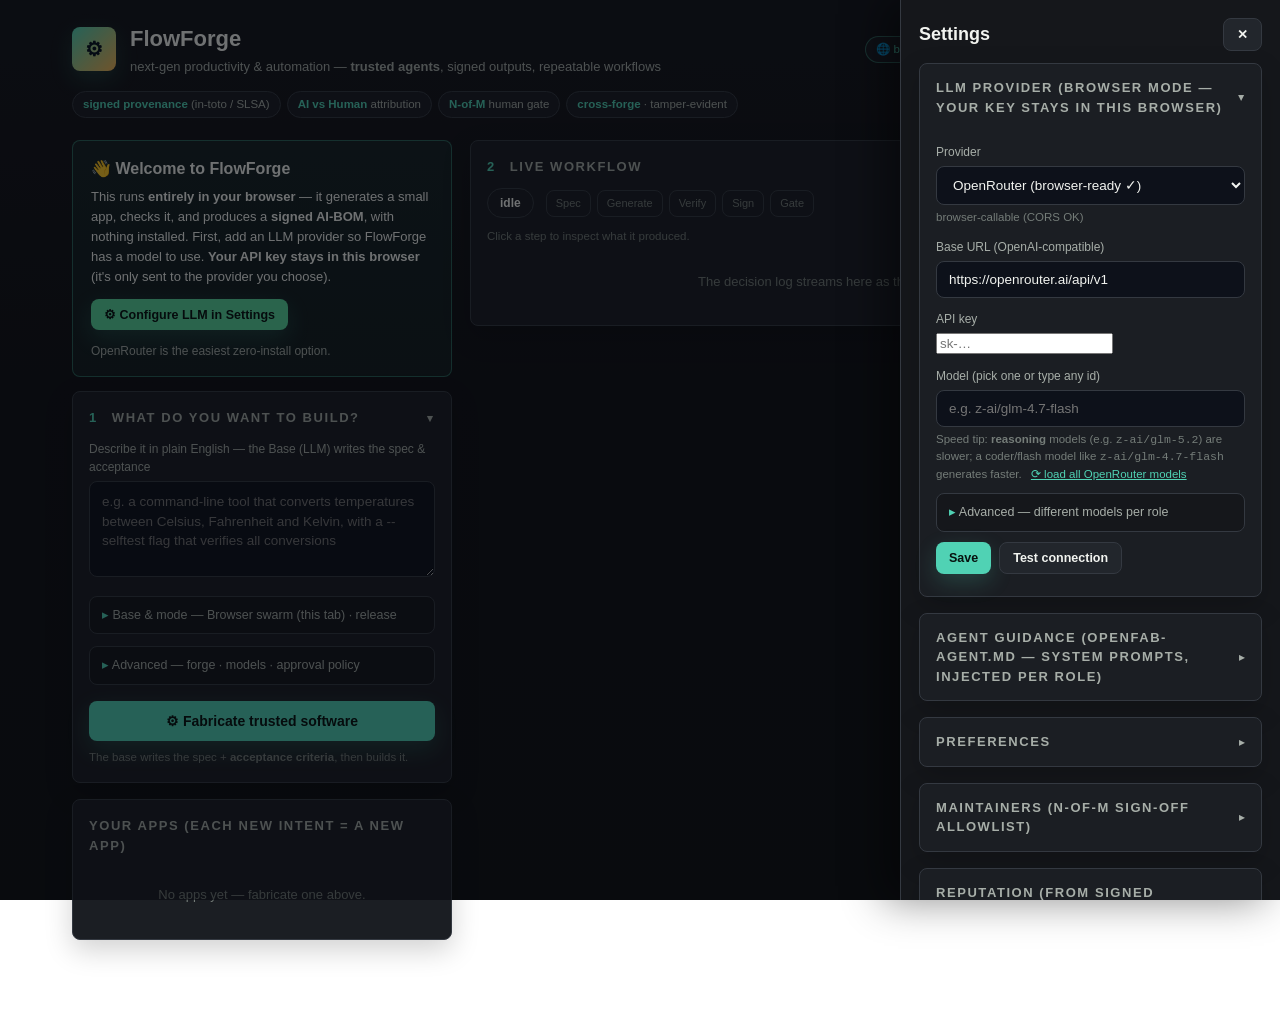
==== web/index.html @ 50edaada "feat: prepare FlowForge for hackathon submission" ====
<!doctype html>
<html lang="en">
<head>
<meta charset="utf-8" />
<meta name="viewport" content="width=device-width, initial-scale=1" />
<title>FlowForge — trusted automation fab</title>
<link rel="stylesheet" href="style.css" />
</head>
<body>
<div class="wrap">
  <header class="top">
    <div class="logo">⚙</div>
    <div class="brand">
      <h1>FlowForge</h1>
      <p>next-gen productivity &amp; automation — <b>trusted agents</b>, signed outputs, repeatable workflows</p>
    </div>
    <span class="modebadge" id="modebadge" title="How this FlowForge session is running"></span>
    <a class="btn ghost sm" href="openfab-agent.md" target="_blank" rel="noopener" title="Review the agent guidance" style="white-space:nowrap">Agent guide ↗</a>
    <button class="btn ghost sm" id="settingsbtn" type="button" title="LLM provider · maintainers · reputation">⚙ Settings</button>
  </header>
  <div class="chips" id="propchips">
    <span class="chip"><b>signed provenance</b> (in-toto / SLSA)</span>
    <span class="chip"><b>AI vs Human</b> attribution</span>
    <span class="chip"><b>N-of-M</b> human gate</span>
    <span class="chip"><b>cross-forge</b> · tamper-evident</span>
  </div>

  <div class="grid">
    <!-- LEFT: input -->
    <div>
      <div class="firstrun hidden" id="firstrun">
        <div class="fr-title">👋 Welcome to FlowForge</div>
        <div class="fr-body">This runs <b>entirely in your browser</b> — it generates a small app, checks it, and produces a <b>signed AI-BOM</b>, with nothing installed. First, add an LLM provider so FlowForge has a model to use. <b>Your API key stays in this browser</b> (it's only sent to the provider you choose).</div>
        <div class="fr-actions">
          <button class="btn ok sm" id="fr-open" type="button" style="width:auto">⚙ Configure LLM in Settings</button>
          <span class="fr-hint">OpenRouter is the easiest zero-install option.</span>
        </div>
      </div>
      <div class="card collapsible" id="buildcard">
        <h2><span class="n">1</span> What do you want to build?</h2>
        <label class="fld">Describe it in plain English — the Base (LLM) writes the spec &amp; acceptance</label>
        <textarea id="intent" placeholder="e.g. a command-line tool that converts temperatures between Celsius, Fahrenheit and Kelvin, with a --selftest flag that verifies all conversions"></textarea>

        <details class="adv" id="basemode" style="margin-top:12px">
          <summary>Base &amp; mode <span class="muted" id="basemodesum"></span></summary>
          <div class="advbody">
            <div class="selectrow">
              <div>
                <label class="fld">Agent base <span class="muted">(the swarm)</span> <span id="basebadge"></span></label>
                <select id="base"></select>
                <div class="hint" id="basehint"></div>
              </div>
              <div>
                <label class="fld">Mode</label>
                <select id="mode">
                  <option value="release" selected>Release — sign + gate + provenance</option>
                  <option value="draft">Draft — fast, un-attested</option>
                </select>
                <div class="hint" id="modehint"></div>
              </div>
            </div>
          </div>
        </details>

        <details class="adv" style="margin-top:12px">
          <summary>Advanced — forge · models · approval policy</summary>
          <div class="advbody">
            <div class="selectrow">
              <div>
                <label class="fld">Forge <span id="forgebadge"></span></label>
                <select id="forge"></select>
                <div class="hint" id="forgehint"></div>
              </div>
              <div>
                <label class="fld">Approval policy</label>
                <select id="gate">
                  <option value="solo">Solo — you approve your own release</option>
                  <option value="team">Team — 2 distinct maintainers (2-of-2)</option>
                  <option value="crowd">Crowd / untrusted agents — 2 maintainers gate</option>
                  <option value="none">None — provenance only, no human gate</option>
                </select>
                <div class="hint" id="gatehint"></div>
              </div>
            </div>
            <div class="selectrow" style="margin-top:12px">
              <div>
                <label class="fld">Spec-author model <span class="muted">(FlowForge)</span></label>
                <select id="authormodel"><option value="">default</option></select>
              </div>
              <div>
                <label class="fld">Base code-gen model <span class="muted">(the base)</span></label>
                <select id="basemodel"><option value="">default</option></select>
              </div>
            </div>
            <div class="hint" id="modelhint" style="margin-top:6px"></div>
          </div>
        </details>

        <button class="btn" id="run" style="margin-top:16px">⚙ Fabricate trusted software</button>
        <div class="hint" id="runhint" style="margin-top:8px" title="The base (LLM) authors the spec and its acceptance criteria from your intent, then builds it. Review the criteria in the Spec step of the live workflow.">The base writes the spec + <b>acceptance criteria</b>, then builds it.</div>
        <div class="baseprompt hidden" id="baseprompt"></div>
      </div>

      <div class="card">
        <h2>Your apps <span class="muted">(each new intent = a new app)</span></h2>
        <div id="apps"><div class="empty">No apps yet — fabricate one above.</div></div>
      </div>
    </div>

    <!-- RIGHT: workflow + product -->
    <div>
      <div class="card collapsible" id="flowcard">
        <h2><span class="n">2</span> Live workflow</h2>
        <div class="statusbar">
          <span class="pill" id="statuspill">idle</span>
          <div class="stepper" id="stepper">
            <span class="step" data-step="spec">Spec</span>
            <span class="step" data-step="generate">Generate</span>
            <span class="step" data-step="verify">Verify</span>
            <span class="step" data-step="sign">Sign</span>
            <span class="step" data-step="gate">Gate</span>
          </div>
        </div>
        <div class="hint" style="margin:-4px 0 8px" title="Inspect the spec, the generated files, the acceptance checks, the signatures, and the gate decision.">Click a step to inspect what it produced.</div>
        <div id="phasedetail" class="phasedetail hidden"></div>
        <div class="timeline" id="timeline"><div class="empty">The decision log streams here as the fab works.</div></div>
      </div>

      <div class="card collapsible hidden" id="productcard">
        <h2><span class="n">3</span> Try the product &amp; inspect its provenance</h2>

        <div class="panel-h">▶ Run the software</div>
        <div class="hint" style="margin:4px 0 10px" title="Web app → opens in your browser. CLI → runs in the policy-gated sandbox and shows its output.">Try it before you approve.</div>
        <button class="btn ok" id="runapp" type="button" style="width:auto">▶ Run the app</button>
        <div id="runappmsg" class="hint" style="margin-top:8px"></div>
        <div id="appframe" style="margin-top:10px"></div>
        <div id="trypresets" class="chips" style="margin:10px 0 0"></div>
        <details style="margin-top:8px">
          <summary class="muted" style="cursor:pointer">run a custom command</summary>
          <div style="display:flex; gap:8px; margin-top:8px">
            <input type="text" id="trycmd" placeholder="e.g. python3 app/convert.py 100 c2f" style="font-family:var(--mono); font-size:12px" />
            <button class="btn ghost sm" id="tryrun" type="button">▶ run</button>
          </div>
        </details>
        <pre class="code" id="tryout" style="display:none; margin-top:10px"></pre>

        <div class="publishrow hidden" id="publishrow">
          <div class="panel-h">📦 Publish <span class="muted">— the pushed repo is the durable, versioned record</span></div>
          <div style="display:flex; gap:8px; flex-wrap:wrap; margin-top:8px">
            <button class="btn ok sm" id="dlbundle" type="button" style="width:auto">⬇ Download bundle (code + attestation + SBOM)</button>
            <button class="btn sm" id="ghpushbtn" type="button" style="width:auto">⬆ Push to GitHub…</button>
            <button class="btn ghost sm" type="button" style="width:auto" disabled title="Planned — needs a CORS-enabled instance">Gitea/Forgejo (planned)</button>
          </div>
          <div id="ghpushform" class="hidden" style="margin-top:10px; display:flex; gap:8px; flex-wrap:wrap">
            <input type="text" id="ghowner" placeholder="owner" style="width:130px" />
            <input type="text" id="ghrepo" placeholder="repo" style="width:150px" />
            <input type="text" id="ghbranch" placeholder="branch (flowforge)" style="width:140px" />
            <input type="password" id="ghtoken" placeholder="fine-grained PAT (never leaves this browser except to api.github.com)" style="flex:1; min-width:220px" autocomplete="off" />
            <button class="btn ok sm" id="ghpushgo" type="button" style="width:auto">Push</button>
          </div>
          <div class="hint" id="publishmsg" style="margin-top:6px"></div>
        </div>
        <hr style="border:none; border-top:1px solid var(--line); margin:16px 0" />
        <div class="repro" id="reprorow">
          <button class="btn ghost sm" id="reprobtn" type="button">⟳ Reproduce &amp; verify (sovereign proof)</button>
          <button class="btn ghost sm" id="openartifacts" type="button">📁 Open all artifacts</button>
          <span class="crit muted">re-run acceptance in the sandbox + re-verify signatures + hash the source — trust nothing, verify everything.</span>
        </div>
        <div class="panel-h" style="margin-top:4px">📦 Signed artifact bundle</div>
        <div class="explorer">
          <div class="arttree" id="arttree"></div>
          <div class="artdetail" id="artdetail"></div>
        </div>

        <hr style="border:none; border-top:1px solid var(--line); margin:16px 0" />
        <div class="panel-h">↻ Refine this app <span class="muted">— re-authors the spec &amp; rebuilds (v→v+1)</span></div>
        <input type="text" id="fbnote" placeholder='e.g. "also support Kelvin" or "print results to 2 decimals"' style="margin-top:8px" title="Your feedback folds into the intent; the LLM re-authors the acceptance criteria so the change is captured and tested, then rebuilds." />
        <button class="btn sm" id="refine" type="button" style="margin-top:10px; width:auto">↻ refine &amp; re-fabricate</button>
      </div>

      <div class="card hidden" id="draftcard">
        <h2><span class="n">⚡</span> Draft <span class="muted">— fast iteration, un-attested</span></h2>
        <div id="draftmsg" class="hint"></div>
        <div style="display:flex; gap:8px; flex-wrap:wrap; margin-top:12px">
          <button class="btn ok sm" id="draftrun" type="button" style="width:auto">▶ Run the app</button>
          <button class="btn ghost sm" id="dopenartifacts" type="button" style="width:auto">📁 Open all artifacts</button>
          <button class="btn sm" id="promote" type="button" style="width:auto">✅ Promote to signed release →</button>
        </div>
        <div id="draftframe" style="margin-top:10px"></div>
        <div class="hint" style="margin-top:10px" title="A draft is generated and acceptance-tested for fast feedback but carries no signature, no gate, and no provenance — iterate freely, nothing heavy fires. Promote runs the full trust ceremony once on the accepted result and produces the signed, gated release.">Drafts are <b>un-attested</b> — iterate freely; <b>Promote</b> runs the full trust ceremony once.</div>
        <hr style="border:none; border-top:1px solid var(--line); margin:16px 0" />
        <div class="panel-h">↻ Refine this draft <span class="muted">— describe a change; re-authors the spec &amp; re-drafts</span></div>
        <input type="text" id="dfbnote" placeholder='e.g. "also handle negative numbers"' style="margin-top:8px" />
        <button class="btn sm" id="drefine" type="button" style="margin-top:10px; width:auto">↻ refine draft</button>
      </div>

      <div class="card hidden" id="approvecard">
        <h2><span class="n">4</span> Approve the release</h2>
        <div class="muted" id="approveintro"></div>
        <div class="gaterow" style="margin-top:10px">
          <span class="nofm" id="nofm"></span>
        </div>
        <div id="signbtns" style="display:flex; gap:8px; flex-wrap:wrap; margin:8px 0"></div>
        <div id="rejectrow" style="display:flex; gap:8px; margin-top:4px">
          <button class="btn ghost sm" id="reqchanges" type="button">✎ Request changes (refine)</button>
          <button class="btn ghost sm" id="rejectbtn" type="button">⃠ Reject</button>
        </div>
        <details style="margin-top:12px">
          <summary class="muted" style="cursor:pointer">technical conformance — checked automatically (you don’t verify these)</summary>
          <div class="checklist" id="gatechecks" style="margin-top:8px"></div>
        </details>
      </div>
    </div>
  </div>
</div>

<!-- Settings drawer: config that isn't part of the build flow -->
<div class="drawer-scrim hidden" id="drawerscrim"></div>
<aside class="drawer hidden" id="settingsdrawer" aria-label="Settings">
  <div class="drawer-head">
    <h2>Settings</h2>
    <button class="btn ghost sm" id="drawerclose" type="button">✕</button>
  </div>
  <details class="card scard" id="llmcard" open>
    <summary><h2>LLM provider <span class="muted">(browser mode — your key stays in this browser)</span></h2></summary>
    <div class="scard-body">
    <label class="fld">Provider</label>
    <select id="llmprovider"></select>
    <div class="hint" id="llmproviderhint" style="margin-top:4px"></div>
    <label class="fld">Base URL <span class="muted">(OpenAI-compatible)</span></label>
    <input type="text" id="llmbaseurl" placeholder="https://openrouter.ai/api/v1" />
    <label class="fld">API key</label>
    <input type="password" id="llmkey" placeholder="sk-…" autocomplete="off" />
    <label class="fld">Model <span class="muted">(pick one or type any id)</span></label>
    <input type="text" id="llmmodel" list="modellist" placeholder="e.g. z-ai/glm-4.7-flash" autocomplete="off" />
    <datalist id="modellist"></datalist>
    <div class="hint" style="margin-top:4px">
      Speed tip: <b>reasoning</b> models (e.g. <code>z-ai/glm-5.2</code>) are slower; a coder/flash model like <code>z-ai/glm-4.7-flash</code> generates faster.
      <a href="#" id="llmloadall" class="hidden" style="margin-left:6px">⟳ load all OpenRouter models</a>
    </div>
    <details class="adv" style="margin-top:10px">
      <summary>Advanced — different models per role</summary>
      <div class="advbody">
        <div class="hint" style="margin-bottom:6px">Optional. Leave blank to use the model above for everything. FlowForge uses two LLM roles (the acceptance checks are deterministic, not an LLM).</div>
        <label class="fld">Spec-author model <span class="muted">(reasoning helps)</span></label>
        <input type="text" id="llmspecmodel" list="modellist" placeholder="same as above" autocomplete="off" />
        <label class="fld">Code-gen model <span class="muted">(coder/flash is faster)</span></label>
        <input type="text" id="llmcodermodel" list="modellist" placeholder="same as above" autocomplete="off" />
      </div>
    </details>
    <div style="display:flex; gap:8px; margin-top:10px">
      <button class="btn sm" id="llmsave" type="button" style="width:auto">Save</button>
      <button class="btn ghost sm" id="llmtest" type="button" style="width:auto">Test connection</button>
    </div>
    <div class="hint" id="llmstatus" style="margin-top:6px"></div>
    </div>
  </details>
  <details class="card scard" id="agentcard">
    <summary><h2>Agent guidance <span class="muted">(openfab-agent.md — system prompts, injected per role)</span></h2></summary>
    <div class="scard-body">
    <div class="hint" style="margin-bottom:8px">
      These slices are the <b>only</b> text sent to the model, and only the slice each call needs — so edits are cheap and take effect on your <b>next</b> run of that role. The shared slice is paid on every call; keep it short. Runtime guardrails (sandbox, signing, N-of-M sign-off) are enforced by the fab and never injected. <a href="openfab-agent.md" target="_blank" rel="noopener">read the full file →</a>
    </div>
    <label class="fld">Shared <span class="muted">(every call)</span> <a href="#" class="sliceimprove" data-slice="shared" style="margin-left:6px">✨ improve with LLM</a></label>
    <textarea id="sliceshared" rows="3" spellcheck="false"></textarea>
    <label class="fld" style="margin-top:8px">Spec-author <span class="muted">(spec call — WHAT/WHY, not HOW)</span> <a href="#" class="sliceimprove" data-slice="spec" style="margin-left:6px">✨ improve with LLM</a></label>
    <textarea id="slicespec" rows="6" spellcheck="false"></textarea>
    <label class="fld" style="margin-top:8px">Coder <span class="muted">(code-gen call — engineering bar)</span> <a href="#" class="sliceimprove" data-slice="coder" style="margin-left:6px">✨ improve with LLM</a></label>
    <textarea id="slicecoder" rows="9" spellcheck="false"></textarea>
    <div style="display:flex; gap:8px; margin-top:10px; flex-wrap:wrap">
      <button class="btn sm" id="slicesave" type="button" style="width:auto">Save</button>
      <button class="btn ghost sm" id="slicereset" type="button" style="width:auto">Reset to default</button>
      <button class="btn ghost sm" id="sliceexport" type="button" style="width:auto">Export</button>
      <button class="btn ghost sm" id="sliceimport" type="button" style="width:auto">Import</button>
      <input type="file" id="sliceimportfile" accept="application/json,.json" class="hidden" />
    </div>
    <div class="hint" id="slicestatus" style="margin-top:6px"></div>
    </div>
  </details>
  <details class="card scard">
    <summary><h2>Preferences</h2></summary>
    <div class="scard-body">
    <label class="fld">Default agent base <span class="muted">(pre-selected for new fabrications)</span></label>
    <select id="defaultbase"></select>
    <div class="hint" id="defaultbasehint" style="margin-top:6px">Saved in this browser.</div>
    <label class="fld" style="margin-top:12px">Auto-retry on failure <span class="muted">(browser mode)</span></label>
    <input type="number" id="prefretries" min="0" max="5" step="1" style="width:90px" />
    <div class="hint" style="margin-top:4px">If a run errors or acceptance doesn't pass, FlowForge re-attempts this many times before giving up. Default 2.</div>
    <label class="fld" style="margin-top:12px; display:flex; align-items:center; gap:8px; cursor:pointer">
      <input type="checkbox" id="prefspecpause" style="width:auto; margin:0" /> Pause for spec review <span class="muted">(before any code is generated)</span>
    </label>
    <div class="hint" style="margin-top:4px">When on, a run stops after the spec is authored so you can edit the acceptance criteria or ask the model to regenerate — then Continue to build.</div>
    <label class="fld" style="margin-top:12px; display:flex; align-items:center; gap:8px; cursor:pointer">
      <input type="checkbox" id="prefstream" style="width:auto; margin:0" /> Always show model thinking (live) <span class="muted">(streaming)</span>
    </label>
    <div class="hint" style="margin-top:4px">Reasoning models (e.g. <code>deepseek-r1</code>, <code>o3</code>) auto-stream their thinking under the live workflow. Tick this to force streaming for other models too (they may show nothing but the elapsed timer). Slightly slower.</div>
    </div>
  </details>
  <details class="card scard">
    <summary><h2>Maintainers <span class="muted">(N-of-M sign-off allowlist)</span></h2></summary>
    <div class="scard-body">
    <div class="maintainers" id="maintainers"></div>
    <div style="display:flex; gap:8px; margin-top:10px">
      <input type="text" id="newmaint" placeholder="add maintainer (e.g. carol)" />
      <button class="btn ghost sm" id="addmaint" type="button">add</button>
    </div>
    </div>
  </details>
  <details class="card scard">
    <summary><h2>Reputation <span class="muted">(from signed attestations)</span></h2></summary>
    <div class="scard-body">
    <div id="reputation"><div class="empty">Run a fabrication to populate.</div></div>
    </div>
  </details>
</aside>
<script src="fabcrypto.js"></script>
<script src="fabengine.js"></script>
<script src="ops_browser.js"></script>
<script src="forgepush.js"></script>
<script src="app.js"></script>
</body>
</html>
---- web/style.css ----
:root {
  --bg: #101114;
  --bg2: #15171b;
  --panel: #1b1e23;
  --panel2: #22262c;
  --line: #343941;
  --ink: #f2f4f0;
  --muted: #a7aea8;
  --faint: #747c78;
  --accent: #50d2b4;
  --accent2: #f3b454;
  --ok: #59d99c;
  --warn: #f3c969;
  --bad: #ff7676;
  --ai: #b99cff;
  --human: #59d99c;
  --radius: 8px;
  --mono: ui-monospace, SFMono-Regular, "SF Mono", Menlo, Consolas, monospace;
  --sans: -apple-system, BlinkMacSystemFont, "Segoe UI", Roboto, Helvetica, Arial, sans-serif;
}

* { box-sizing: border-box; }
html, body { margin: 0; padding: 0; overflow-x: hidden; }
body {
  background: linear-gradient(180deg, #15171b 0%, var(--bg) 42%, #0f1112 100%) fixed;
  color: var(--ink);
  font-family: var(--sans);
  font-size: 14.5px;
  line-height: 1.5;
  -webkit-font-smoothing: antialiased;
}
a { color: var(--accent); }

.wrap { width: 100%; max-width: 1180px; margin: 0 auto; padding: 22px 22px 80px; }

header.top {
  display: flex; align-items: center; gap: 14px; margin-bottom: 8px; flex-wrap: wrap;
}
#settingsbtn { flex: 0 0 auto; }
.modebadge {
  margin-left: auto; flex: 0 0 auto; font-size: 11.5px; padding: 4px 10px; border-radius: 999px;
  border: 1px solid var(--line); color: var(--muted); background: var(--panel); margin-right: 8px;
}
.modebadge.browser { color: var(--accent); border-color: rgba(80,210,180,.42); }
.publishrow { margin: 14px 0 2px; padding: 12px; border: 1px solid var(--line); border-radius: 10px; background: var(--panel2); }
.publishrow input { background: #0d111a; color: var(--ink); border: 1px solid var(--line); border-radius: 8px; padding: 7px 9px; font-size: 12.5px; }
.appsandbox { width: 100%; height: 440px; border: 1px solid var(--line); border-radius: 10px; background: #fff; }
.firstrun { border: 1px solid rgba(80,210,180,.38); background: rgba(80,210,180,.07); border-radius: var(--radius); padding: 16px 18px; margin-bottom: 14px; }
.firstrun .fr-title { font-size: 16px; font-weight: 700; margin-bottom: 6px; }
.firstrun .fr-body { font-size: 13px; color: var(--ink); line-height: 1.55; margin-bottom: 12px; }
.firstrun .fr-actions { display: flex; gap: 12px; align-items: center; flex-wrap: wrap; }
.firstrun .fr-hint { font-size: 12px; color: var(--muted); }

/* Settings drawer — config that isn't part of the build flow */
.drawer {
  position: fixed; top: 0; right: 0; height: 100vh; width: 380px; max-width: 92vw;
  background: var(--bg2); border-left: 1px solid var(--line); z-index: 50;
  padding: 18px; overflow-y: auto; box-shadow: -16px 0 40px rgba(0,0,0,.45);
  transform: translateX(0); transition: transform .22s ease;
}
.drawer.hidden { transform: translateX(100%); display: block; pointer-events: none; }
.drawer-head { display: flex; align-items: center; justify-content: space-between; margin-bottom: 12px; }
.drawer-head h2 { margin: 0; font-size: 18px; }
.drawer-scrim {
  position: fixed; inset: 0; background: rgba(4,7,12,.55); z-index: 40; transition: opacity .22s ease;
}
.drawer-scrim.hidden { opacity: 0; pointer-events: none; }
.logo {
  width: 44px; height: 44px; border-radius: var(--radius);
  background: linear-gradient(135deg, var(--accent), var(--accent2));
  display: grid; place-items: center; font-weight: 800; color: #06121f; font-size: 20px;
  box-shadow: 0 8px 22px rgba(80,210,180,.18);
}
.brand { min-width: 220px; flex: 1 1 360px; }
.brand h1 { margin: 0; font-size: 22px; letter-spacing: 0; }
.brand p { margin: 2px 0 0; color: var(--muted); font-size: 13px; }
.chips { display: flex; flex-wrap: wrap; gap: 6px; margin: 14px 0 22px; }
.chip {
  font-size: 11.5px; color: var(--muted); background: var(--panel);
  border: 1px solid var(--line); padding: 4px 10px; border-radius: 999px;
}
.chip b { color: var(--accent); font-weight: 600; }

/* Advanced-options disclosure — keeps the build panel uncluttered for the demo. */
.adv { border: 1px solid var(--line); border-radius: var(--radius); background: var(--bg2); }
.adv > summary {
  cursor: pointer; list-style: none; padding: 9px 12px; font-size: 12.5px;
  color: var(--muted); user-select: none;
}
.adv > summary::-webkit-details-marker { display: none; }
.adv > summary::before { content: "▸ "; color: var(--accent); }
.adv[open] > summary::before { content: "▾ "; }
.adv > summary:hover { color: var(--ink); }
.adv .advbody { padding: 0 12px 12px; }

.grid { display: grid; grid-template-columns: 380px 1fr; gap: 18px; align-items: start; }
@media (max-width: 920px) { .grid { grid-template-columns: 1fr; } }
.grid > * { min-width: 0; }

.card {
  background: var(--panel);
  border: 1px solid var(--line); border-radius: var(--radius);
  padding: 16px; margin-bottom: 16px;
  box-shadow: 0 10px 28px rgba(0,0,0,.18);
}
.card h2 { margin: 0 0 12px; font-size: 13px; text-transform: uppercase; letter-spacing: .12em; color: var(--muted); }

/* Collapsible settings cards */
.scard { padding: 0; }
.scard > summary { list-style: none; cursor: pointer; padding: 14px 16px; display: flex; align-items: center; gap: 8px; color: inherit; }
.scard > summary::-webkit-details-marker { display: none; }
.scard > summary > h2 { margin: 0; flex: 1; }
.scard > summary::after { content: "\25B8"; color: var(--muted); font-size: 12px; transition: transform .15s ease; }
.scard[open] > summary::after { transform: rotate(90deg); }
.scard > summary:hover { background: var(--bg2); }
.scard-body { padding: 0 16px 16px; }

/* Spec-review: editable criteria rows + questions-with-suggestions */
.critrow { margin: 8px 0; }
.critrow .critdesc { width: 100%; }
.critrow > .adv { margin-top: 4px; }
.critrow .critcheck { width: 100%; margin-top: 6px; font-size: 12px; }
.oqitem { margin: 10px 0; padding: 10px 12px; border: 1px solid var(--line); border-radius: 10px; background: var(--bg2); }
.oqq { font-weight: 600; margin-bottom: 6px; }
.oqopts { display: flex; flex-direction: column; gap: 4px; }
.oqopt { display: flex; align-items: center; gap: 6px; cursor: pointer; }
.oqopt input[type="radio"] { width: auto; margin: 0; }
.oqopt .oqother { flex: 1; }

/* Live model-thinking pane */
details.think { margin-top: 12px; border: 1px solid var(--line); border-radius: 10px; background: var(--bg2); padding: 8px 12px; }
details.think > summary { cursor: pointer; }
.think-pre { margin: 8px 0 0; max-height: 220px; overflow: auto; white-space: pre-wrap; word-break: break-word; font-family: var(--mono, monospace); font-size: 11.5px; color: var(--muted); line-height: 1.5; }
.card h2 .n { color: var(--accent); margin-right: 6px; }

label.fld { display: block; font-size: 12px; color: var(--muted); margin: 12px 0 5px; }
textarea, input[type=text], select {
  width: 100%; background: #0d111a; color: var(--ink); border: 1px solid var(--line);
  border-radius: var(--radius); padding: 10px 12px; font-family: var(--sans); font-size: 13.5px; resize: vertical;
}
textarea { min-height: 96px; line-height: 1.45; }
textarea:focus, input:focus, select:focus { outline: none; border-color: var(--accent2); }

.selectrow { display: grid; grid-template-columns: 1fr 1fr; gap: 10px; }
.pickwrap { position: relative; }
.badge {
  display: inline-block; font-size: 10.5px; padding: 2px 7px; border-radius: 999px;
  border: 1px solid var(--line); color: var(--muted); margin-left: 6px; vertical-align: middle;
}
.badge.native { color: var(--ok); border-color: #1f5e4b; background: #0e201a; }
.badge.bridged { color: var(--ai); border-color: #4a3a6b; background: #1a1430; }
.badge.live { color: var(--ok); border-color: #1f5e4b; background: #0e201a; }
.badge.local { color: var(--warn); border-color: #5e521f; background: #20200b; }
.badge.offline { color: var(--warn); border-color: #5e521f; background: #20200b; }
.badge.dot::before { content: "●"; margin-right: 4px; font-size: 9px; }

/* Base-unavailable prompt (offer to launch the real base, or run bridged) */
.baseprompt { margin-top: 12px; padding: 12px 14px; border: 1px solid #5e521f; border-radius: 10px; background: #1c1a0d; }
.baseprompt .bp-title { font-weight: 700; color: var(--warn); margin-bottom: 4px; }
.baseprompt .bp-actions { display: flex; flex-wrap: wrap; gap: 8px; margin-top: 10px; }
.baseprompt .bp-log { margin-top: 8px; font-size: 12px; color: var(--muted); white-space: pre-wrap; }
.btn.small { padding: 6px 12px; font-size: 13px; margin-top: 0; }

.hint { font-size: 11.5px; color: var(--faint); margin-top: 6px; }

.btn {
  display: inline-flex; align-items: center; gap: 8px; justify-content: center;
  background: var(--accent); color: #07120f; font-weight: 700;
  border: none; border-radius: var(--radius); padding: 12px 16px; font-size: 14px; cursor: pointer; width: 100%;
  box-shadow: 0 8px 22px rgba(80,210,180,.20); transition: transform .06s ease, filter .15s ease;
}
.btn:hover { filter: brightness(1.07); }
.btn:active { transform: translateY(1px); }
.btn:disabled { opacity: .5; cursor: not-allowed; box-shadow: none; }
.btn.sm { width: auto; padding: 8px 13px; font-size: 12.5px; }
.btn.ghost { background: var(--panel2); color: var(--ink); border: 1px solid var(--line); box-shadow: none; font-weight: 600; }
.btn.ok { background: #59d99c; }

.maintainers { display: flex; flex-wrap: wrap; gap: 6px; align-items: center; }
.mtag { font-size: 12px; background: var(--panel2); border: 1px solid var(--line); padding: 4px 9px; border-radius: 999px; color: var(--ink); }
.mtag .did { color: var(--faint); font-family: var(--mono); font-size: 10.5px; }

/* status pill + stepper */
.statusbar { display: flex; align-items: center; gap: 12px; margin-bottom: 14px; flex-wrap: wrap; }
.pill { font-size: 12px; font-weight: 700; padding: 5px 12px; border-radius: 999px; border: 1px solid var(--line); }
.pill.running, .pill.queued { color: var(--accent); border-color: #1f4a5e; background: #0b1f28; }
.pill.blocked { color: var(--warn); border-color: #5e521f; background: #20200b; }
.pill.accepted, .pill.merged { color: var(--ok); border-color: #1f5e4b; background: #0e201a; }
.pill.failed { color: var(--bad); border-color: #5e2222; background: #200d0d; }
/* draft = un-attested fast loop — must read as clearly NOT a certified release */
.pill.draft { color: #ffb454; border-color: #6b4a1f; background: #241a0b; }
.pill.draft::before { content: "⚡ "; }
/* Collapsible wizard steps — only the active step stays expanded */
.card.collapsible > h2 { cursor: pointer; display: flex; align-items: center; gap: 8px; }
.card.collapsible > h2::after {
  content: "▾"; margin-left: auto; font-size: 11px; color: var(--muted);
  transition: transform .15s ease;
}
.card.collapsed > h2::after { transform: rotate(-90deg); }
.card.collapsed > *:not(h2):not(.cardsummary) { display: none !important; }
.card:not(.collapsed) > .cardsummary { display: none; }
.cardsummary {
  color: var(--muted); font-size: 12.5px; margin-top: 8px; line-height: 1.5;
  overflow: hidden; text-overflow: ellipsis; white-space: nowrap;
}
.cardsummary b { color: var(--ink); font-weight: 600; }

/* apps list — cap at ~5 rows, scroll the rest */
#apps { max-height: 300px; overflow-y: auto; }
.approw { display: flex; align-items: center; justify-content: space-between; gap: 10px; padding: 9px 0; border-top: 1px solid var(--line); }
.approw:first-child { border-top: none; }
.appmeta { min-width: 0; }
.appname { font-size: 13px; font-weight: 600; white-space: nowrap; overflow: hidden; text-overflow: ellipsis; }
.appsub { font-size: 11px; margin-top: 2px; }
.appbtns { display: flex; gap: 5px; flex: none; }
.appbtns .btn { width: auto; padding: 4px 9px; }
.stepper { display: flex; gap: 6px; flex: 1; flex-wrap: wrap; }
.step { font-size: 11px; color: var(--faint); padding: 4px 9px; border-radius: 8px; border: 1px solid var(--line); }
.step.done { color: var(--ok); border-color: #1f5e4b; }
.step.active { color: var(--accent); border-color: var(--accent); box-shadow: 0 0 0 1px var(--accent) inset; }
.step.inspecting { color: var(--ink); border-color: var(--accent2); background: rgba(76,201,240,.14); box-shadow: 0 0 0 1px var(--accent2) inset; }

/* timeline */
.timeline { max-height: 360px; overflow-y: auto; padding-right: 6px; }
.tl-item { display: flex; gap: 10px; padding: 5px 0; border-bottom: 1px dashed #1d2433; animation: fade .25s ease; }
.tl-item:last-child { border-bottom: none; }
.tl-ico { width: 22px; text-align: center; flex: 0 0 22px; }
.tl-body { flex: 1; }
.tl-msg { font-size: 13px; }
.tl-msg.sub { color: var(--muted); font-size: 12px; }
.tl-ts { color: var(--faint); font-family: var(--mono); font-size: 10.5px; }
@keyframes fade { from { opacity: 0; transform: translateY(3px); } to { opacity: 1; transform: none; } }
.empty { color: var(--faint); font-size: 13px; padding: 18px; text-align: center; }

/* approval */
.gaterow { display: flex; align-items: center; gap: 10px; flex-wrap: wrap; margin-bottom: 10px; }
.nofm { font-size: 13px; color: var(--muted); }
.nofm b { color: var(--ink); }
.checklist { margin: 8px 0; font-size: 12.5px; }
.checklist div { padding: 2px 0; }
.checklist .ok::before { content: "✓ "; color: var(--ok); }
.checklist .no::before { content: "⛔ "; color: var(--bad); }

/* tabs + artifacts */
.tabs { display: flex; gap: 4px; border-bottom: 1px solid var(--line); margin-bottom: 12px; flex-wrap: wrap; }
.tab { padding: 8px 12px; font-size: 12.5px; color: var(--muted); cursor: pointer; border-bottom: 2px solid transparent; }
.tab.active { color: var(--ink); border-bottom-color: var(--accent); }

/* Artifact bundle explorer — tree + detail pane */
.explorer { display: grid; grid-template-columns: 230px 1fr; gap: 12px; align-items: start; }
.arttree {
  border: 1px solid var(--line); border-radius: 10px; padding: 6px; background: #0c1019;
  max-height: 460px; overflow: auto; font-size: 13px;
}
.tnode { display: flex; align-items: center; gap: 7px; padding: 5px 8px; border-radius: 6px; cursor: pointer; white-space: nowrap; }
.tnode:hover { background: var(--panel2); }
.tnode.sel { background: rgba(76,201,240,.14); color: var(--ink); }
.tnode.child { padding-left: 24px; font-family: var(--mono); font-size: 12px; }
.tnode .ticon { width: 16px; text-align: center; flex: 0 0 auto; }
.tnode .tlabel { overflow: hidden; text-overflow: ellipsis; }
.tnode .ttag { margin-left: auto; font-size: 10px; }
.tfolder { color: var(--muted); text-transform: uppercase; letter-spacing: .08em; font-size: 11px; }
.artdetail { min-width: 0; min-height: 160px; }
.artclaim { background: var(--panel2); border: 1px solid var(--line); border-left: 3px solid var(--accent);
  border-radius: 8px; padding: 9px 12px; font-size: 13px; margin-bottom: 10px; line-height: 1.5; }
.viewtoggle { display: inline-flex; gap: 0; border: 1px solid var(--line); border-radius: 7px; overflow: hidden; margin: 0 0 8px; }
.viewtoggle button { background: transparent; color: var(--muted); border: none; padding: 4px 12px; font-size: 11.5px; cursor: pointer; font-family: inherit; }
.viewtoggle button.on { background: var(--accent); color: #06121f; font-weight: 600; }
.md { font-size: 13.5px; line-height: 1.6; }
.md h1,.md h2,.md h3 { margin: 14px 0 6px; line-height: 1.3; }
.md h1 { font-size: 19px; } .md h2 { font-size: 16px; } .md h3 { font-size: 14px; }
.md code { font-family: var(--mono); font-size: 12px; background: #0a0d14; padding: 1px 5px; border-radius: 4px; }
.md pre { background: #0a0d14; border: 1px solid var(--line); border-radius: 8px; padding: 12px; overflow: auto; }
.md ul,.md ol { margin: 6px 0 6px 20px; } .md li { margin: 3px 0; }
.md a { color: var(--accent); }
@media (max-width: 720px) { .explorer { grid-template-columns: 1fr; } }
pre.code {
  background: #0a0d14; border: 1px solid var(--line); border-radius: 10px; padding: 13px;
  font-family: var(--mono); font-size: 12px; line-height: 1.55; overflow: auto; max-height: 420px; margin: 0;
  white-space: pre; color: #cdd6e4;
}
.file-h { font-family: var(--mono); font-size: 12px; color: var(--accent); margin: 4px 0 6px; }
.kv { display: grid; grid-template-columns: 160px 1fr; gap: 4px 12px; font-size: 12.5px; margin-bottom: 10px; }
.kv .k { color: var(--muted); }
.kv .v { font-family: var(--mono); font-size: 12px; word-break: break-all; }
.tag-ai { color: var(--ai); } .tag-human { color: var(--human); }

/* reproduce result */
.repro { display: flex; gap: 14px; align-items: center; flex-wrap: wrap; margin: 6px 0 12px; }
.repro .big {
  font-size: 15px; font-weight: 800; padding: 10px 16px; border-radius: 12px;
}
.repro .big.ok { color: var(--ok); background: #0e201a; border: 1px solid #1f5e4b; }
.repro .big.no { color: var(--bad); background: #200d0d; border: 1px solid #5e2222; }
.repro .crit { font-size: 12.5px; color: var(--muted); }
.repro .crit b.ok { color: var(--ok); } .repro .crit b.no { color: var(--bad); }

table.rep { width: 100%; border-collapse: collapse; font-size: 12.5px; }
table.rep th, table.rep td { text-align: left; padding: 6px 8px; border-bottom: 1px solid var(--line); }
table.rep th { color: var(--muted); font-weight: 600; font-size: 11px; text-transform: uppercase; }
table.rep td.mono { font-family: var(--mono); font-size: 11px; }
.bar { height: 6px; border-radius: 4px; background: #1d2433; overflow: hidden; }
.bar > i { display: block; height: 100%; background: linear-gradient(90deg, var(--ok), var(--accent)); }

.step { cursor: pointer; }
.step:hover { border-color: var(--accent2); color: var(--ink); }
.phasedetail { background: #0d111a; border: 1px solid var(--line); border-radius: var(--radius); padding: 12px 13px; margin-bottom: 12px; font-size: 12.5px; animation: fade .2s ease; }
.phasedetail .ph-h { font-weight: 700; color: var(--accent); margin-bottom: 6px; }
.phasedetail pre.code { max-height: 260px; margin-top: 6px; }

/* audit trail */
.audit-note { font-size: 12px; color: var(--muted); border-left: 3px solid var(--accent2); padding: 6px 10px; background: #0e1424; border-radius: 6px; margin-bottom: 12px; }
.commit { border: 1px solid var(--line); border-radius: 9px; padding: 9px 11px; margin-bottom: 8px; background: #0d111a; }
.commit .c-sub { font-size: 13px; }
.commit .c-meta { font-size: 11px; color: var(--faint); font-family: var(--mono); margin-top: 2px; }
.commit .c-refs { color: var(--warn); }
.trailers { display: flex; flex-wrap: wrap; gap: 5px; margin-top: 7px; }
.trailer { font-size: 10.5px; font-family: var(--mono); background: var(--panel2); border: 1px solid var(--line); border-radius: 6px; padding: 2px 7px; }
.trailer b { color: var(--accent); font-weight: 600; }
.tp { display: grid; grid-template-columns: 1fr; gap: 7px; margin-top: 6px; }
.tp .row { border: 1px solid var(--line); border-radius: 8px; padding: 8px 10px; }
.tp .tool { font-size: 12px; color: var(--ink); font-weight: 600; }
.tp .why { font-size: 11.5px; color: var(--muted); margin: 2px 0 5px; }
.tp pre { margin: 0; background: #0a0d14; border: 1px solid var(--line); border-radius: 6px; padding: 7px 9px; font-family: var(--mono); font-size: 11px; overflow: auto; color: var(--accent); }
.panel-h { font-size: 13px; font-weight: 700; color: var(--ink); }
.chip.preset { cursor: pointer; color: var(--ink); font-family: var(--mono); }
.chip.preset:hover { border-color: var(--accent2); color: var(--accent); }
#tryout { max-height: 220px; }
.muted { color: var(--muted); }
.hidden { display: none !important; }
.spin { display: inline-block; width: 13px; height: 13px; border: 2px solid #2c3647; border-top-color: var(--accent); border-radius: 50%; animation: sp .8s linear infinite; }
@keyframes sp { to { transform: rotate(360deg); } }
.toast { position: fixed; bottom: 18px; right: 18px; background: var(--panel2); border: 1px solid var(--line); padding: 11px 15px; border-radius: 10px; font-size: 13px; box-shadow: 0 10px 30px rgba(0,0,0,.4); animation: fade .2s ease; max-width: 360px; }
.toast.err { border-color: #5e2222; color: var(--bad); }

@media (max-width: 560px) {
  .wrap { max-width: 100vw; padding: 22px 14px 64px; }
  header.top { gap: 10px; }
  .brand { flex: 1 1 calc(100% - 64px); min-width: 0; }
  .brand p { overflow-wrap: anywhere; }
  .modebadge { margin-left: 0; margin-right: 0; }
  header.top .btn.sm { padding: 8px 11px; }
  .selectrow { grid-template-columns: 1fr; }
  .grid, .grid > div, .card, .firstrun, .adv, textarea, input[type=text], select, .btn { min-width: 0; max-width: 100%; }
  .grid { width: calc(100vw - 28px); padding-right: 0; }
  .card { padding: 15px; width: 100%; }
  .firstrun { width: 100%; }
  .card h2 { line-height: 1.35; }
  .chips { margin-bottom: 18px; }
}
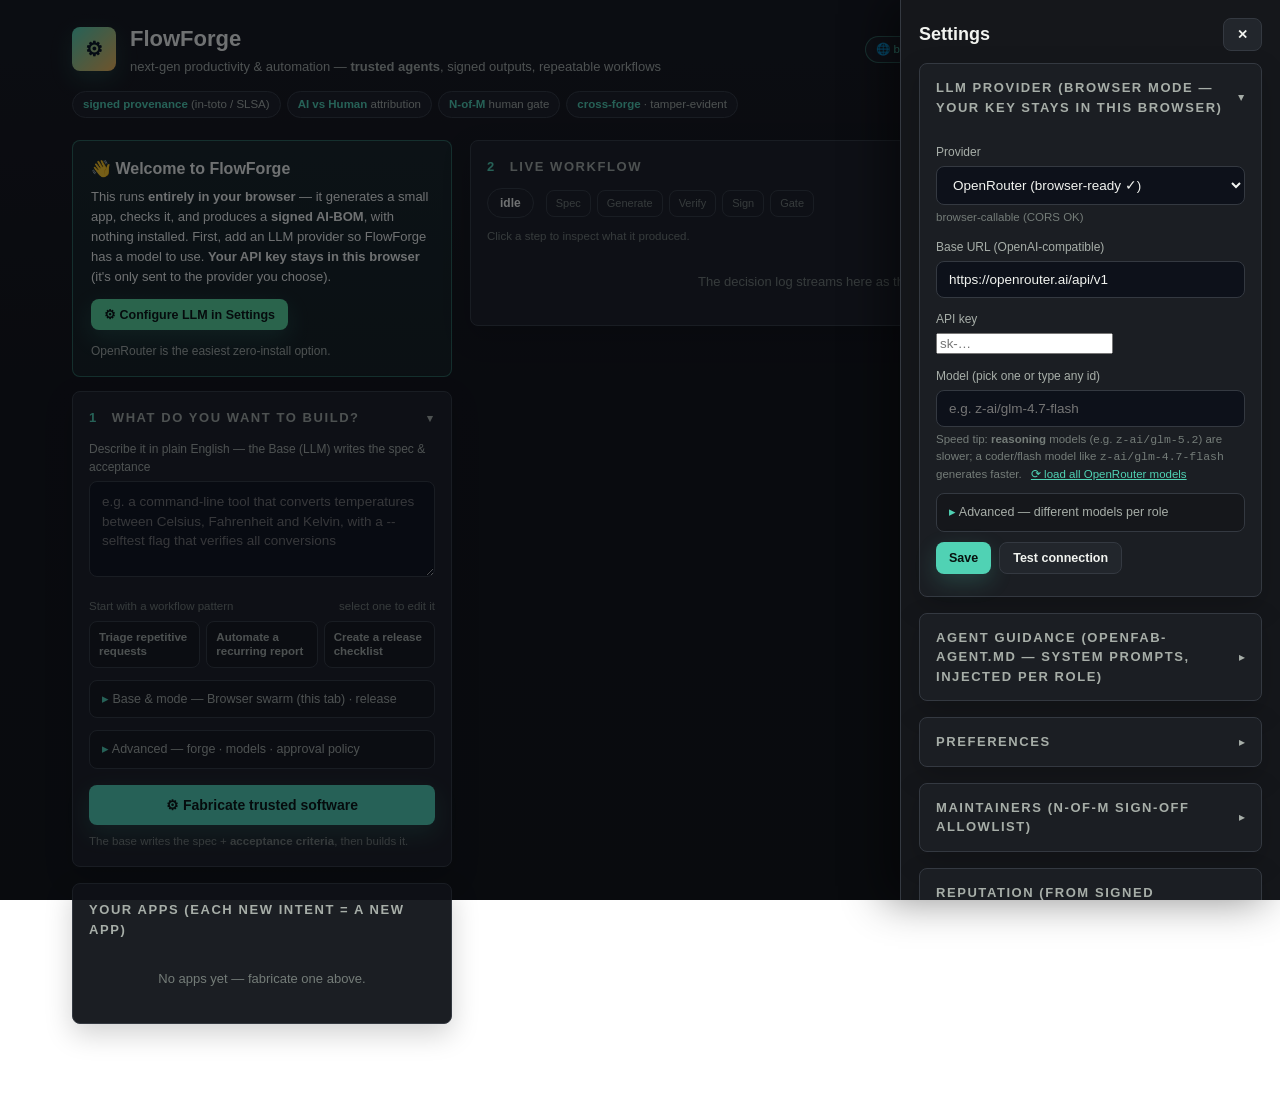
==== commit 3dee17bc: "feat: add benchmark evidence and workflow onboarding" ====
--- a/web/index.html
+++ b/web/index.html
@@ -40,6 +40,15 @@
         <h2><span class="n">1</span> What do you want to build?</h2>
         <label class="fld">Describe it in plain English — the Base (LLM) writes the spec &amp; acceptance</label>
         <textarea id="intent" placeholder="e.g. a command-line tool that converts temperatures between Celsius, Fahrenheit and Kelvin, with a --selftest flag that verifies all conversions"></textarea>
+        <div class="starter-head">
+          <span class="hint">Start with a workflow pattern</span>
+          <span class="hint">select one to edit it</span>
+        </div>
+        <div class="starter-grid" id="starterflows" aria-label="Starter workflow patterns">
+          <button class="starter" type="button" data-intent="Build a command-line triage tool that reads a folder of support notes, extracts action items, groups them by urgency, and writes a deterministic markdown action queue with a --selftest command.">Triage repetitive requests</button>
+          <button class="starter" type="button" data-intent="Build a small report automation tool that reads a CSV export, validates required columns, produces a concise summary report, and writes a machine-checkable verification log.">Automate a recurring report</button>
+          <button class="starter" type="button" data-intent="Build a release checklist tool that validates required files and commands, records pass or fail evidence, and produces a reproducible release-readiness report.">Create a release checklist</button>
+        </div>
 
         <details class="adv" id="basemode" style="margin-top:12px">
           <summary>Base &amp; mode <span class="muted" id="basemodesum"></span></summary>
--- a/web/style.css
+++ b/web/style.css
@@ -140,6 +140,14 @@
 }
 textarea { min-height: 96px; line-height: 1.45; }
 textarea:focus, input:focus, select:focus { outline: none; border-color: var(--accent2); }
+.starter-head { display: flex; justify-content: space-between; gap: 8px; margin-top: 8px; }
+.starter-grid { display: grid; grid-template-columns: repeat(3, minmax(0, 1fr)); gap: 6px; margin-top: 6px; }
+.starter {
+  min-height: 46px; padding: 8px 9px; border: 1px solid var(--line); border-radius: var(--radius);
+  background: var(--bg2); color: var(--muted); font: 600 11.5px/1.25 var(--sans); text-align: left; cursor: pointer;
+  transition: border-color .15s ease, color .15s ease, background .15s ease;
+}
+.starter:hover, .starter:focus-visible { border-color: var(--accent2); color: var(--ink); background: var(--panel2); outline: none; }
 
 .selectrow { display: grid; grid-template-columns: 1fr 1fr; gap: 10px; }
 .pickwrap { position: relative; }
@@ -341,6 +349,7 @@
   .modebadge { margin-left: 0; margin-right: 0; }
   header.top .btn.sm { padding: 8px 11px; }
   .selectrow { grid-template-columns: 1fr; }
+  .starter-grid { grid-template-columns: 1fr; }
   .grid, .grid > div, .card, .firstrun, .adv, textarea, input[type=text], select, .btn { min-width: 0; max-width: 100%; }
   .grid { width: calc(100vw - 28px); padding-right: 0; }
   .card { padding: 15px; width: 100%; }
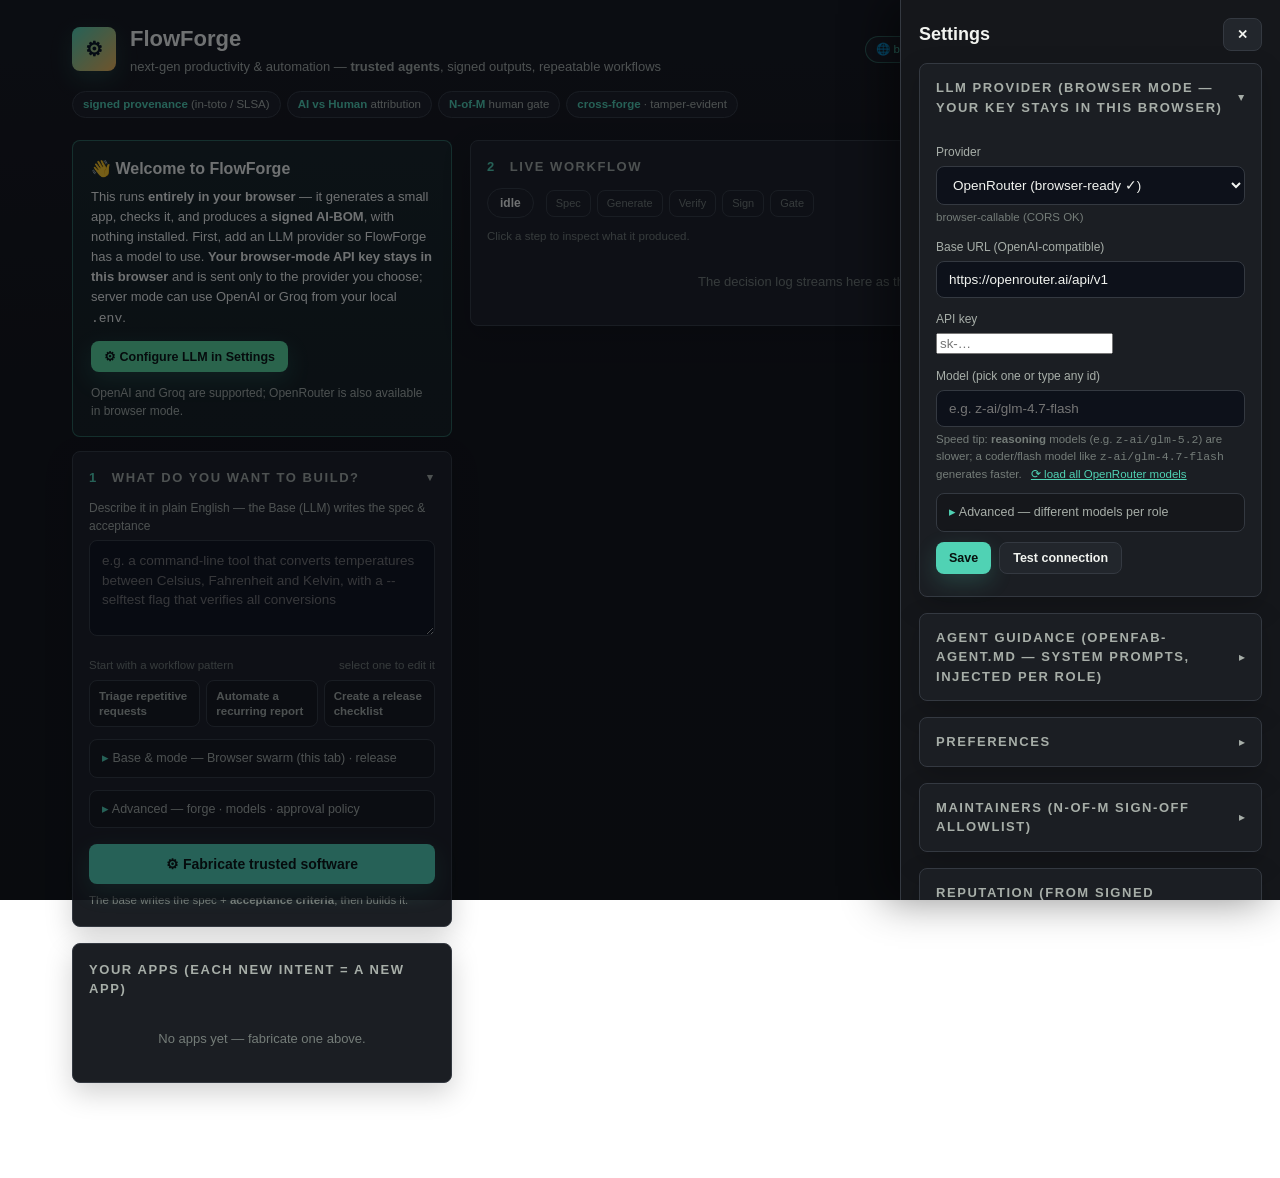
==== commit 3bed57ff: "copy: clarify hosted provider setup" ====
--- a/web/index.html
+++ b/web/index.html
@@ -30,10 +30,10 @@
     <div>
       <div class="firstrun hidden" id="firstrun">
         <div class="fr-title">👋 Welcome to FlowForge</div>
-        <div class="fr-body">This runs <b>entirely in your browser</b> — it generates a small app, checks it, and produces a <b>signed AI-BOM</b>, with nothing installed. First, add an LLM provider so FlowForge has a model to use. <b>Your API key stays in this browser</b> (it's only sent to the provider you choose).</div>
+        <div class="fr-body">This runs <b>entirely in your browser</b> — it generates a small app, checks it, and produces a <b>signed AI-BOM</b>, with nothing installed. First, add an LLM provider so FlowForge has a model to use. <b>Your browser-mode API key stays in this browser</b> and is sent only to the provider you choose; server mode can use OpenAI or Groq from your local <code>.env</code>.</div>
         <div class="fr-actions">
           <button class="btn ok sm" id="fr-open" type="button" style="width:auto">⚙ Configure LLM in Settings</button>
-          <span class="fr-hint">OpenRouter is the easiest zero-install option.</span>
+          <span class="fr-hint">OpenAI and Groq are supported; OpenRouter is also available in browser mode.</span>
         </div>
       </div>
       <div class="card collapsible" id="buildcard">
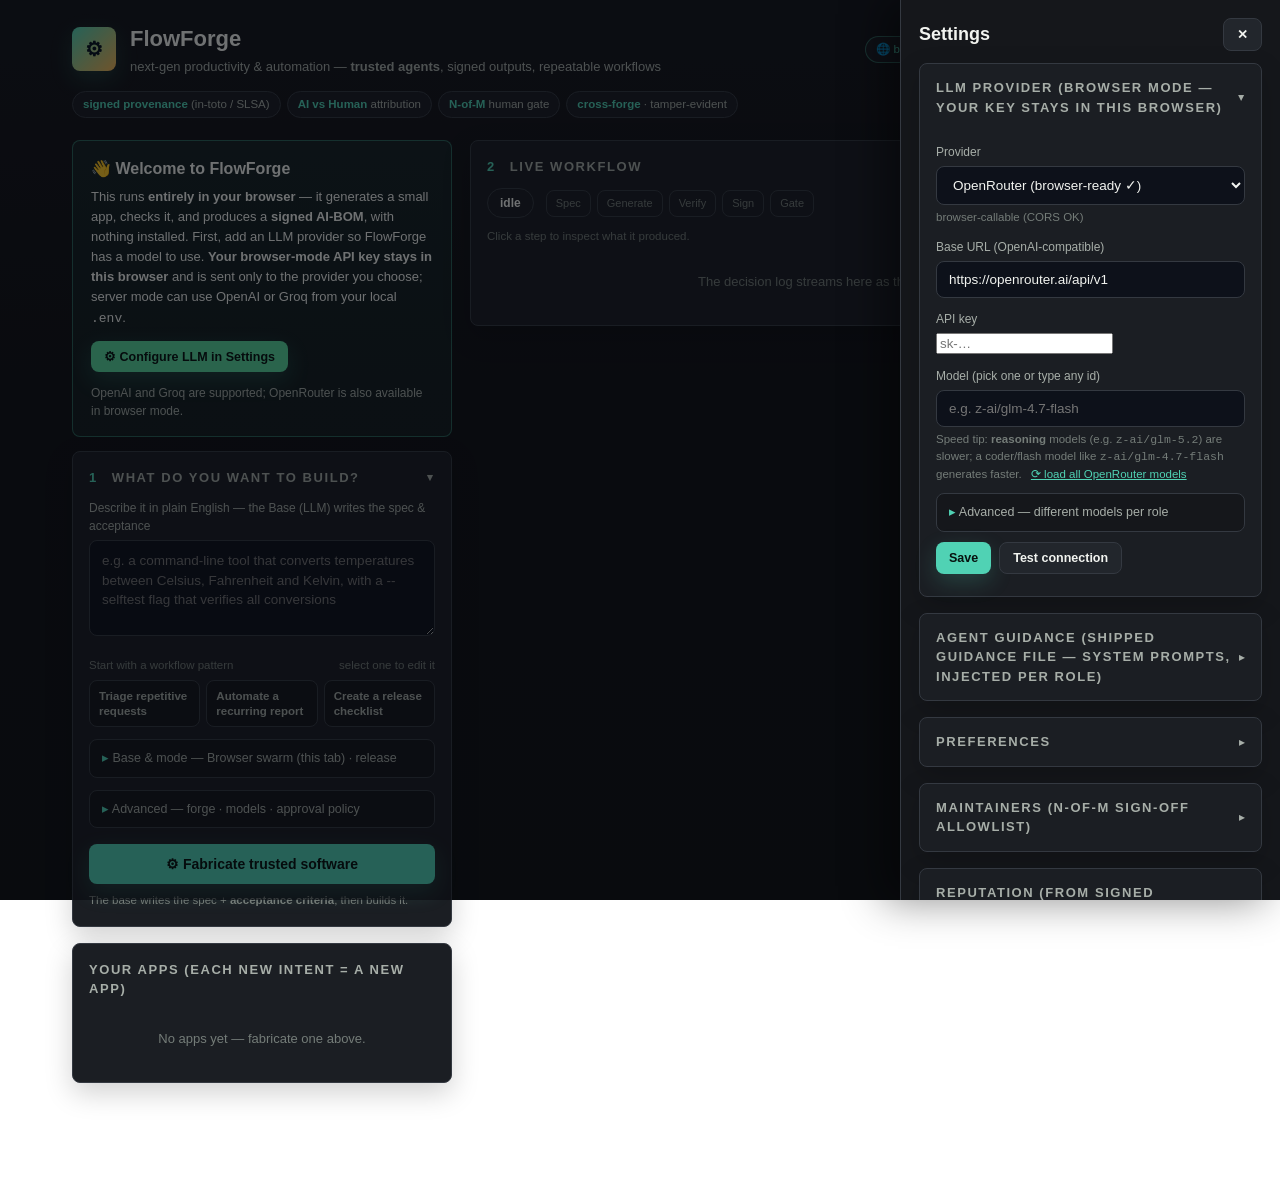
==== commit 73a93626: "polish: remove stale browser workflow copy" ====
--- a/web/index.html
+++ b/web/index.html
@@ -158,7 +158,7 @@
           <div style="display:flex; gap:8px; flex-wrap:wrap; margin-top:8px">
             <button class="btn ok sm" id="dlbundle" type="button" style="width:auto">⬇ Download bundle (code + attestation + SBOM)</button>
             <button class="btn sm" id="ghpushbtn" type="button" style="width:auto">⬆ Push to GitHub…</button>
-            <button class="btn ghost sm" type="button" style="width:auto" disabled title="Planned — needs a CORS-enabled instance">Gitea/Forgejo (planned)</button>
+            <span class="chip muted" title="Forgejo, Gitea, and GitCode adapters are available in server mode; browser publishing supports GitHub or bundle download.">Other forges: server mode</span>
           </div>
           <div id="ghpushform" class="hidden" style="margin-top:10px; display:flex; gap:8px; flex-wrap:wrap">
             <input type="text" id="ghowner" placeholder="owner" style="width:130px" />
@@ -265,7 +265,7 @@
     </div>
   </details>
   <details class="card scard" id="agentcard">
-    <summary><h2>Agent guidance <span class="muted">(openfab-agent.md — system prompts, injected per role)</span></h2></summary>
+    <summary><h2>Agent guidance <span class="muted">(shipped guidance file — system prompts, injected per role)</span></h2></summary>
     <div class="scard-body">
     <div class="hint" style="margin-bottom:8px">
       These slices are the <b>only</b> text sent to the model, and only the slice each call needs — so edits are cheap and take effect on your <b>next</b> run of that role. The shared slice is paid on every call; keep it short. Runtime guardrails (sandbox, signing, N-of-M sign-off) are enforced by the fab and never injected. <a href="openfab-agent.md" target="_blank" rel="noopener">read the full file →</a>
